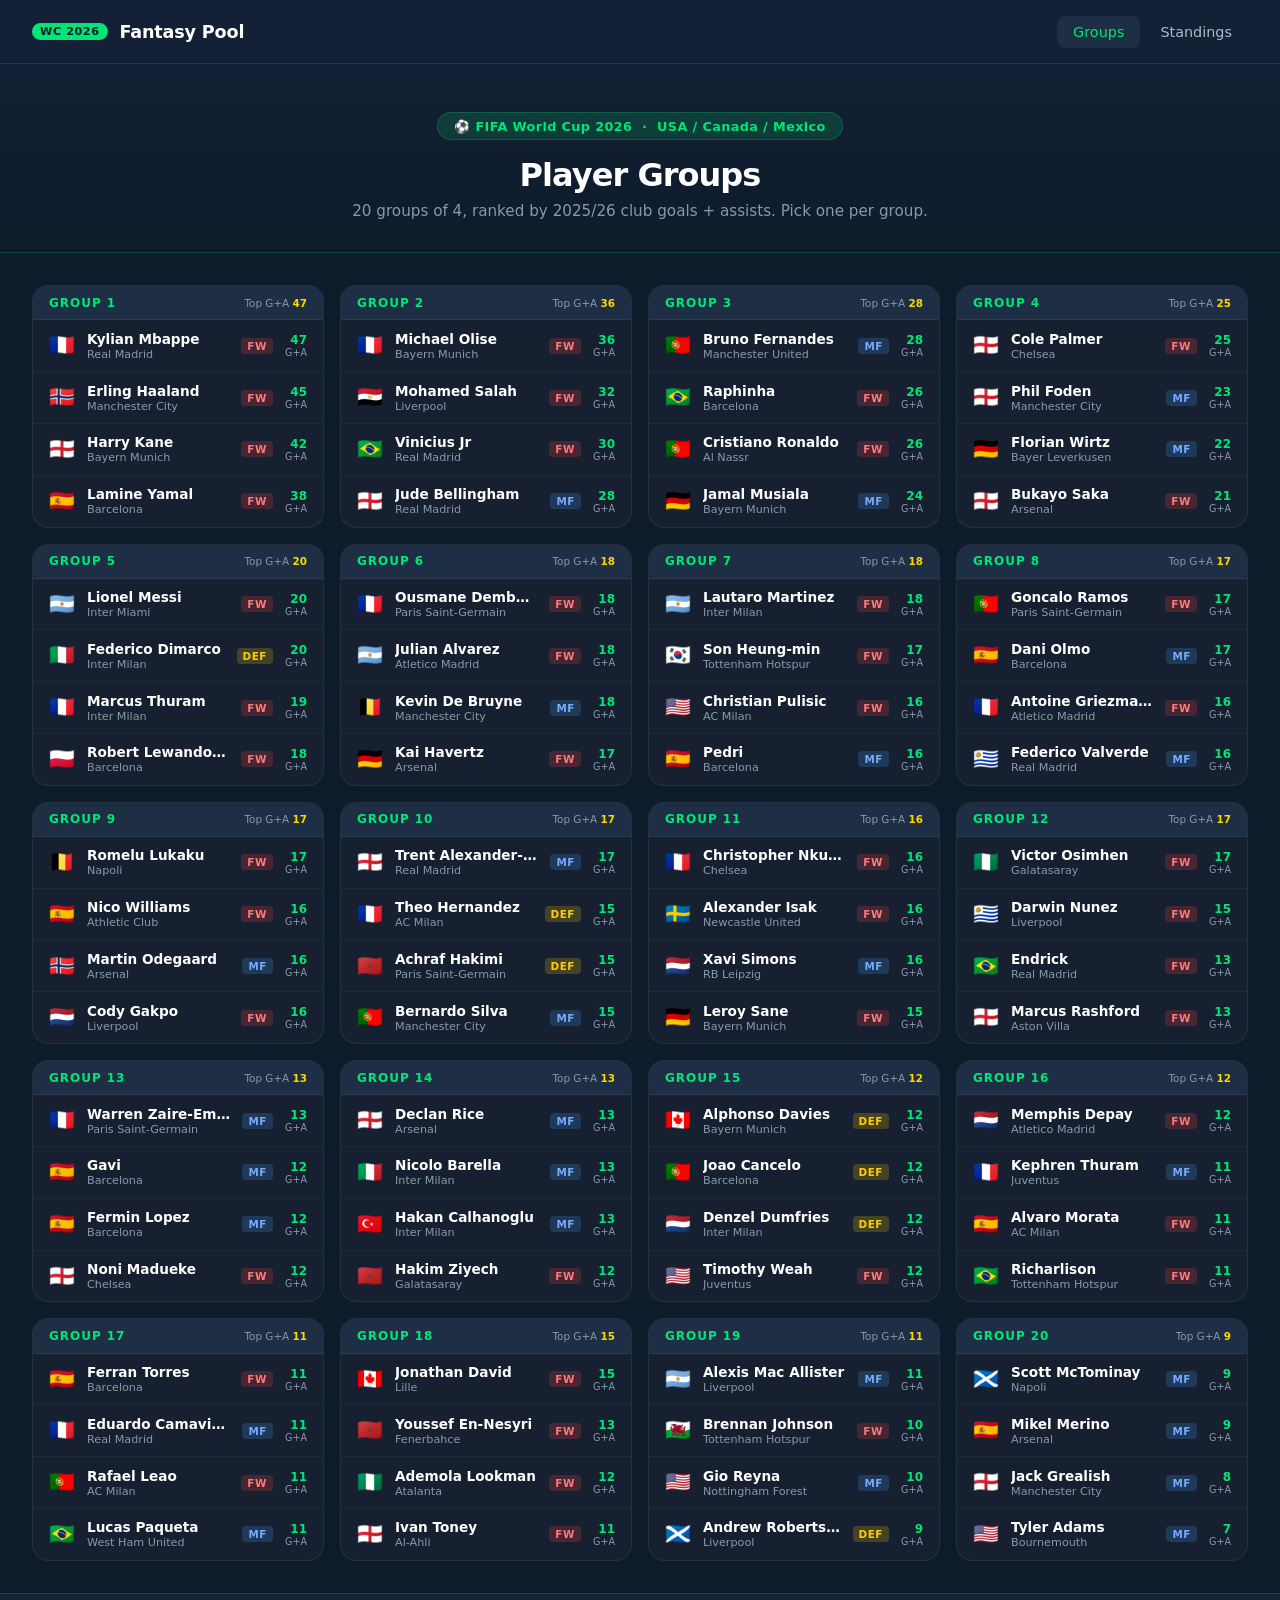
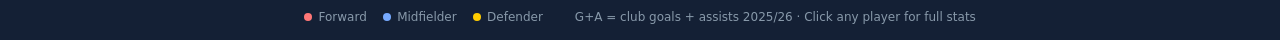
==== index.html @ 58014092 "Add files via upload" ====
<!DOCTYPE html>
<html lang="en">
<head>
  <meta charset="UTF-8">
  <meta name="viewport" content="width=device-width, initial-scale=1.0">
  <title>WC 2026 Pool — Player Groups</title>
  <link rel="stylesheet" href="style.css">
</head>
<body>

<nav>
  <a class="nav-brand" href="index.html">
    <span class="badge">WC 2026</span>
    <h1>Fantasy Pool</h1>
  </a>
  <div class="nav-links">
    <a href="index.html" class="active">Groups</a>
    <a href="standings.html">Standings</a>
  </div>
</nav>

<div class="page-header">
  <div class="tournament-banner">⚽ FIFA World Cup 2026 &nbsp;·&nbsp; USA / Canada / Mexico</div>
  <h2>Player Groups</h2>
  <p>20 groups of 4, ranked by 2025/26 club goals + assists. Pick one per group.</p>
</div>

<main class="groups-container">
  <div id="groups-grid" class="groups-grid">
    <div class="state-msg" id="loading-msg">
      <div class="icon">⏳</div>
      <h3>Loading players…</h3>
      <p>Fetching data from Google Sheets or local file.</p>
    </div>
  </div>
</main>

<footer class="legend">
  <div class="legend-item"><span class="legend-dot" style="background:#ff7777"></span> Forward</div>
  <div class="legend-item"><span class="legend-dot" style="background:#77aaff"></span> Midfielder</div>
  <div class="legend-item"><span class="legend-dot" style="background:#ffcc00"></span> Defender</div>
  <div class="legend-item" style="margin-left:1rem; color:#8899aa">G+A = club goals + assists 2025/26 · Click any player for full stats</div>
</footer>

<!-- Player Card Modal -->
<div class="modal-overlay" id="modal-overlay">
  <div class="modal" id="modal">
    <div class="modal-hero">
      <div class="modal-flag" id="modal-flag">🏳</div>
      <div class="modal-hero-info">
        <h3 id="modal-name">Player Name</h3>
        <div class="meta">
          <span id="modal-nationality">Nation</span>
          <span>·</span>
          <span id="modal-club">Club</span>
          <span class="pos-badge" id="modal-pos-badge">FW</span>
        </div>
      </div>
    </div>

    <div class="modal-body">
      <div class="stat-section">
        <div class="stat-section-label">Club Season 2025/26</div>
        <div class="stat-row">
          <div class="stat-box goals">
            <div class="val" id="modal-club-goals">0</div>
            <div class="lbl">Goals</div>
          </div>
          <div class="stat-box assists">
            <div class="val" id="modal-club-assists">0</div>
            <div class="lbl">Assists</div>
          </div>
          <div class="stat-box highlight">
            <div class="val" id="modal-club-ga">0</div>
            <div class="lbl">G + A</div>
          </div>
        </div>
      </div>

      <div class="stat-section">
        <div class="stat-section-label">World Cup 2026 — Tournament</div>
        <div class="stat-row">
          <div class="stat-box goals">
            <div class="val" id="modal-wc-goals">0</div>
            <div class="lbl">Goals</div>
          </div>
          <div class="stat-box assists">
            <div class="val" id="modal-wc-assists">0</div>
            <div class="lbl">Assists</div>
          </div>
          <div class="stat-box points">
            <div class="val" id="modal-wc-pts">0</div>
            <div class="lbl">Pool Pts</div>
          </div>
        </div>
      </div>

      <div style="font-size:0.7rem; color:var(--grey); text-align:center; margin-top:0.5rem;">
        Scoring: Goals = 2 pts &nbsp;·&nbsp; Assists = 1 pt
      </div>
    </div>

    <div class="modal-footer">
      <span class="modal-group-tag" id="modal-group-tag">Group 1</span>
      <button class="modal-close" id="modal-close">Close</button>
    </div>
  </div>
</div>

<script src="app.js"></script>
<script>
  initGroupsPage();
</script>
</body>
</html>
---- style.css ----
:root {
  --navy: #0d1b2a;
  --navy-mid: #142035;
  --navy-light: #1e2f45;
  --navy-card: #172030;
  --green: #00e676;
  --green-dark: #00b35a;
  --green-glow: rgba(0, 230, 118, 0.15);
  --white: #ffffff;
  --grey: #8899aa;
  --grey-light: #aabbc8;
  --gold: #ffd700;
  --red: #ff4444;
  --blue: #4499ff;
  --yellow: #ffcc00;
  --border: rgba(0, 230, 118, 0.2);
  --card-shadow: 0 4px 24px rgba(0,0,0,0.4);
}

* { box-sizing: border-box; margin: 0; padding: 0; }

body {
  background: var(--navy);
  color: var(--white);
  font-family: 'Inter', 'Segoe UI', system-ui, sans-serif;
  min-height: 100vh;
}

/* ─── NAV ─────────────────────────────────────────── */
nav {
  background: var(--navy-mid);
  border-bottom: 1px solid var(--border);
  padding: 0 2rem;
  display: flex;
  align-items: center;
  justify-content: space-between;
  height: 64px;
  position: sticky;
  top: 0;
  z-index: 100;
  backdrop-filter: blur(8px);
}

.nav-brand {
  display: flex;
  align-items: center;
  gap: 0.75rem;
  text-decoration: none;
}

.nav-brand .badge {
  background: var(--green);
  color: var(--navy);
  font-weight: 800;
  font-size: 0.7rem;
  padding: 2px 8px;
  border-radius: 99px;
  letter-spacing: 0.05em;
  text-transform: uppercase;
}

.nav-brand h1 {
  font-size: 1.1rem;
  font-weight: 700;
  color: var(--white);
  letter-spacing: -0.01em;
}

.nav-links {
  display: flex;
  gap: 0.25rem;
}

.nav-links a {
  color: var(--grey-light);
  text-decoration: none;
  padding: 0.5rem 1rem;
  border-radius: 8px;
  font-size: 0.9rem;
  font-weight: 500;
  transition: all 0.15s;
}

.nav-links a:hover,
.nav-links a.active {
  color: var(--white);
  background: var(--navy-light);
}

.nav-links a.active {
  color: var(--green);
}

/* ─── PAGE HEADER ─────────────────────────────────── */
.page-header {
  padding: 3rem 2rem 2rem;
  text-align: center;
  border-bottom: 1px solid var(--border);
  background: linear-gradient(180deg, var(--navy-mid) 0%, var(--navy) 100%);
}

.page-header h2 {
  font-size: 2rem;
  font-weight: 800;
  letter-spacing: -0.03em;
  color: var(--white);
}

.page-header p {
  color: var(--grey);
  margin-top: 0.5rem;
  font-size: 0.95rem;
}

.tournament-banner {
  display: inline-flex;
  align-items: center;
  gap: 0.5rem;
  background: var(--green-glow);
  border: 1px solid var(--border);
  border-radius: 99px;
  padding: 0.35rem 1rem;
  font-size: 0.8rem;
  font-weight: 600;
  color: var(--green);
  margin-bottom: 1rem;
  letter-spacing: 0.03em;
}

/* ─── GROUPS GRID ─────────────────────────────────── */
.groups-container {
  padding: 2rem;
  max-width: 1400px;
  margin: 0 auto;
}

.groups-grid {
  display: grid;
  grid-template-columns: repeat(4, 1fr);
  gap: 1rem;
}

@media (max-width: 1100px) { .groups-grid { grid-template-columns: repeat(3, 1fr); } }
@media (max-width: 800px)  { .groups-grid { grid-template-columns: repeat(2, 1fr); } }
@media (max-width: 500px)  { .groups-grid { grid-template-columns: 1fr; } }

/* ─── GROUP CARD ──────────────────────────────────── */
.group-card {
  background: var(--navy-card);
  border: 1px solid rgba(255,255,255,0.07);
  border-radius: 16px;
  overflow: hidden;
  transition: border-color 0.2s, transform 0.2s;
}

.group-card:hover {
  border-color: var(--border);
  transform: translateY(-2px);
}

.group-header {
  background: var(--navy-light);
  padding: 0.6rem 1rem;
  display: flex;
  align-items: center;
  justify-content: space-between;
  border-bottom: 1px solid rgba(255,255,255,0.06);
}

.group-number {
  font-size: 0.75rem;
  font-weight: 700;
  color: var(--green);
  text-transform: uppercase;
  letter-spacing: 0.08em;
}

.group-rank-label {
  font-size: 0.65rem;
  color: var(--grey);
  font-weight: 500;
}

.group-rank-label span {
  color: var(--gold);
  font-weight: 700;
}

/* ─── PLAYER ROW (in group card) ──────────────────── */
.player-row {
  display: flex;
  align-items: center;
  padding: 0.65rem 1rem;
  gap: 0.75rem;
  cursor: pointer;
  border-bottom: 1px solid rgba(255,255,255,0.04);
  transition: background 0.15s;
}

.player-row:last-child { border-bottom: none; }

.player-row:hover {
  background: rgba(0, 230, 118, 0.05);
}

.player-flag {
  font-size: 1.3rem;
  flex-shrink: 0;
  line-height: 1;
}

.player-info {
  flex: 1;
  min-width: 0;
}

.player-name {
  font-size: 0.85rem;
  font-weight: 600;
  color: var(--white);
  white-space: nowrap;
  overflow: hidden;
  text-overflow: ellipsis;
}

.player-club {
  font-size: 0.7rem;
  color: var(--grey);
  margin-top: 1px;
  white-space: nowrap;
  overflow: hidden;
  text-overflow: ellipsis;
}

.player-pos-badge {
  font-size: 0.65rem;
  font-weight: 700;
  padding: 2px 6px;
  border-radius: 4px;
  flex-shrink: 0;
  letter-spacing: 0.05em;
}
.pos-FW { background: rgba(255,68,68,0.2); color: #ff7777; }
.pos-MF { background: rgba(68,153,255,0.2); color: #77aaff; }
.pos-DEF { background: rgba(255,204,0,0.2); color: #ffcc00; }

.player-ga {
  font-size: 0.75rem;
  font-weight: 700;
  color: var(--green);
  flex-shrink: 0;
  text-align: right;
}

.player-ga small {
  display: block;
  font-size: 0.6rem;
  color: var(--grey);
  font-weight: 400;
}

/* ─── MODAL ───────────────────────────────────────── */
.modal-overlay {
  position: fixed;
  inset: 0;
  background: rgba(0,0,0,0.75);
  z-index: 999;
  display: flex;
  align-items: center;
  justify-content: center;
  padding: 1rem;
  opacity: 0;
  pointer-events: none;
  transition: opacity 0.2s;
}

.modal-overlay.open {
  opacity: 1;
  pointer-events: all;
}

.modal {
  background: var(--navy-mid);
  border: 1px solid var(--border);
  border-radius: 20px;
  width: 100%;
  max-width: 440px;
  overflow: hidden;
  box-shadow: 0 24px 80px rgba(0,0,0,0.6);
  transform: translateY(12px) scale(0.98);
  transition: transform 0.2s;
}

.modal-overlay.open .modal {
  transform: translateY(0) scale(1);
}

.modal-hero {
  background: linear-gradient(135deg, var(--navy-light) 0%, var(--navy-mid) 100%);
  padding: 2rem;
  border-bottom: 1px solid var(--border);
  display: flex;
  align-items: center;
  gap: 1.25rem;
}

.modal-flag {
  font-size: 3.5rem;
  line-height: 1;
}

.modal-hero-info h3 {
  font-size: 1.4rem;
  font-weight: 800;
  letter-spacing: -0.02em;
}

.modal-hero-info .meta {
  display: flex;
  align-items: center;
  gap: 0.5rem;
  margin-top: 0.4rem;
  flex-wrap: wrap;
}

.modal-hero-info .meta span {
  font-size: 0.75rem;
  color: var(--grey);
}

.modal-hero-info .meta .pos-badge {
  font-size: 0.7rem;
  font-weight: 700;
  padding: 2px 8px;
  border-radius: 4px;
}

.modal-body { padding: 1.5rem; }

.stat-section {
  margin-bottom: 1.25rem;
}

.stat-section-label {
  font-size: 0.65rem;
  font-weight: 700;
  color: var(--grey);
  text-transform: uppercase;
  letter-spacing: 0.1em;
  margin-bottom: 0.75rem;
  display: flex;
  align-items: center;
  gap: 0.5rem;
}

.stat-section-label::after {
  content: '';
  flex: 1;
  height: 1px;
  background: rgba(255,255,255,0.07);
}

.stat-row {
  display: grid;
  grid-template-columns: 1fr 1fr 1fr;
  gap: 0.75rem;
}

.stat-box {
  background: var(--navy);
  border: 1px solid rgba(255,255,255,0.06);
  border-radius: 12px;
  padding: 0.75rem;
  text-align: center;
}

.stat-box .val {
  font-size: 1.8rem;
  font-weight: 800;
  color: var(--white);
  line-height: 1;
}

.stat-box.highlight .val { color: var(--green); }
.stat-box.goals .val    { color: #ff7777; }
.stat-box.assists .val  { color: #77aaff; }
.stat-box.points .val   { color: var(--gold); }

.stat-box .lbl {
  font-size: 0.65rem;
  color: var(--grey);
  font-weight: 500;
  margin-top: 0.25rem;
  text-transform: uppercase;
  letter-spacing: 0.05em;
}

.modal-footer {
  padding: 1rem 1.5rem;
  border-top: 1px solid rgba(255,255,255,0.06);
  display: flex;
  justify-content: space-between;
  align-items: center;
}

.modal-group-tag {
  font-size: 0.75rem;
  color: var(--green);
  font-weight: 600;
}

.modal-close {
  background: rgba(255,255,255,0.06);
  border: none;
  color: var(--grey);
  padding: 0.4rem 1rem;
  border-radius: 8px;
  cursor: pointer;
  font-size: 0.85rem;
  font-weight: 500;
  transition: all 0.15s;
}

.modal-close:hover {
  background: rgba(255,255,255,0.12);
  color: var(--white);
}

/* ─── STANDINGS PAGE ──────────────────────────────── */
.standings-container {
  padding: 2rem;
  max-width: 1100px;
  margin: 0 auto;
}

.standings-meta {
  display: flex;
  align-items: center;
  justify-content: space-between;
  margin-bottom: 1.5rem;
  flex-wrap: wrap;
  gap: 1rem;
}

.standings-meta .last-updated {
  font-size: 0.8rem;
  color: var(--grey);
}

.standings-table {
  width: 100%;
  border-collapse: collapse;
  border-radius: 12px;
  overflow: hidden;
  background: var(--navy-card);
  border: 1px solid rgba(255,255,255,0.07);
}

.standings-table thead tr {
  background: var(--navy-light);
}

.standings-table th {
  padding: 0.75rem 1rem;
  text-align: left;
  font-size: 0.7rem;
  font-weight: 700;
  color: var(--grey);
  text-transform: uppercase;
  letter-spacing: 0.08em;
  border-bottom: 1px solid rgba(255,255,255,0.07);
}

.standings-table td {
  padding: 0 1rem;
  border-bottom: 1px solid rgba(255,255,255,0.04);
  font-size: 0.9rem;
  vertical-align: middle;
}

.standings-table tr:last-child td { border-bottom: none; }

.standings-table tbody tr {
  height: 56px;
  transition: background 0.15s;
  cursor: pointer;
}

.standings-table tbody tr:hover { background: rgba(0,230,118,0.04); }

.standings-table tbody tr.expanded { background: rgba(0,230,118,0.04); }

.rank-cell {
  font-weight: 800;
  font-size: 1.1rem;
  width: 48px;
  text-align: center;
}

.rank-1 { color: var(--gold); }
.rank-2 { color: #c0c0c0; }
.rank-3 { color: #cd7f32; }

.participant-name {
  font-weight: 700;
  font-size: 0.95rem;
}

.points-cell {
  font-weight: 800;
  font-size: 1.1rem;
  color: var(--green);
  text-align: right;
}

.pts-breakdown {
  font-size: 0.72rem;
  color: var(--grey);
  text-align: right;
}

/* Expandable picks row */
.picks-row {
  display: none;
}

.picks-row td {
  padding: 0 1rem 1rem;
}

.picks-row.visible {
  display: table-row;
}

.picks-grid {
  display: grid;
  grid-template-columns: repeat(auto-fill, minmax(180px, 1fr));
  gap: 0.5rem;
  padding-top: 0.5rem;
}

.pick-chip {
  display: flex;
  align-items: center;
  gap: 0.5rem;
  background: var(--navy);
  border: 1px solid rgba(255,255,255,0.06);
  border-radius: 8px;
  padding: 0.5rem 0.75rem;
}

.pick-chip .grp {
  font-size: 0.6rem;
  font-weight: 700;
  color: var(--green);
  min-width: 28px;
  text-transform: uppercase;
}

.pick-chip .pflag { font-size: 1rem; }

.pick-chip .pname {
  font-size: 0.75rem;
  font-weight: 600;
  flex: 1;
  white-space: nowrap;
  overflow: hidden;
  text-overflow: ellipsis;
}

.pick-chip .ppts {
  font-size: 0.75rem;
  font-weight: 700;
  color: var(--gold);
  min-width: 24px;
  text-align: right;
}

/* ─── LOADING / EMPTY STATES ──────────────────────── */
.state-msg {
  text-align: center;
  padding: 4rem 2rem;
  color: var(--grey);
}

.state-msg .icon { font-size: 3rem; margin-bottom: 1rem; }
.state-msg h3 { font-size: 1.2rem; color: var(--grey-light); margin-bottom: 0.5rem; }
.state-msg p  { font-size: 0.9rem; line-height: 1.6; }
.state-msg code {
  background: var(--navy-light);
  padding: 0.2em 0.5em;
  border-radius: 4px;
  font-size: 0.85em;
  color: var(--green);
}

/* ─── LEGEND ──────────────────────────────────────── */
.legend {
  display: flex;
  gap: 1rem;
  flex-wrap: wrap;
  justify-content: center;
  padding: 1rem 2rem;
  border-top: 1px solid var(--border);
  background: var(--navy-mid);
}

.legend-item {
  display: flex;
  align-items: center;
  gap: 0.4rem;
  font-size: 0.75rem;
  color: var(--grey);
}

.legend-dot {
  width: 8px;
  height: 8px;
  border-radius: 50%;
}

/* ─── SCROLLBAR ───────────────────────────────────── */
::-webkit-scrollbar { width: 6px; }
::-webkit-scrollbar-track { background: var(--navy); }
::-webkit-scrollbar-thumb { background: var(--navy-light); border-radius: 99px; }
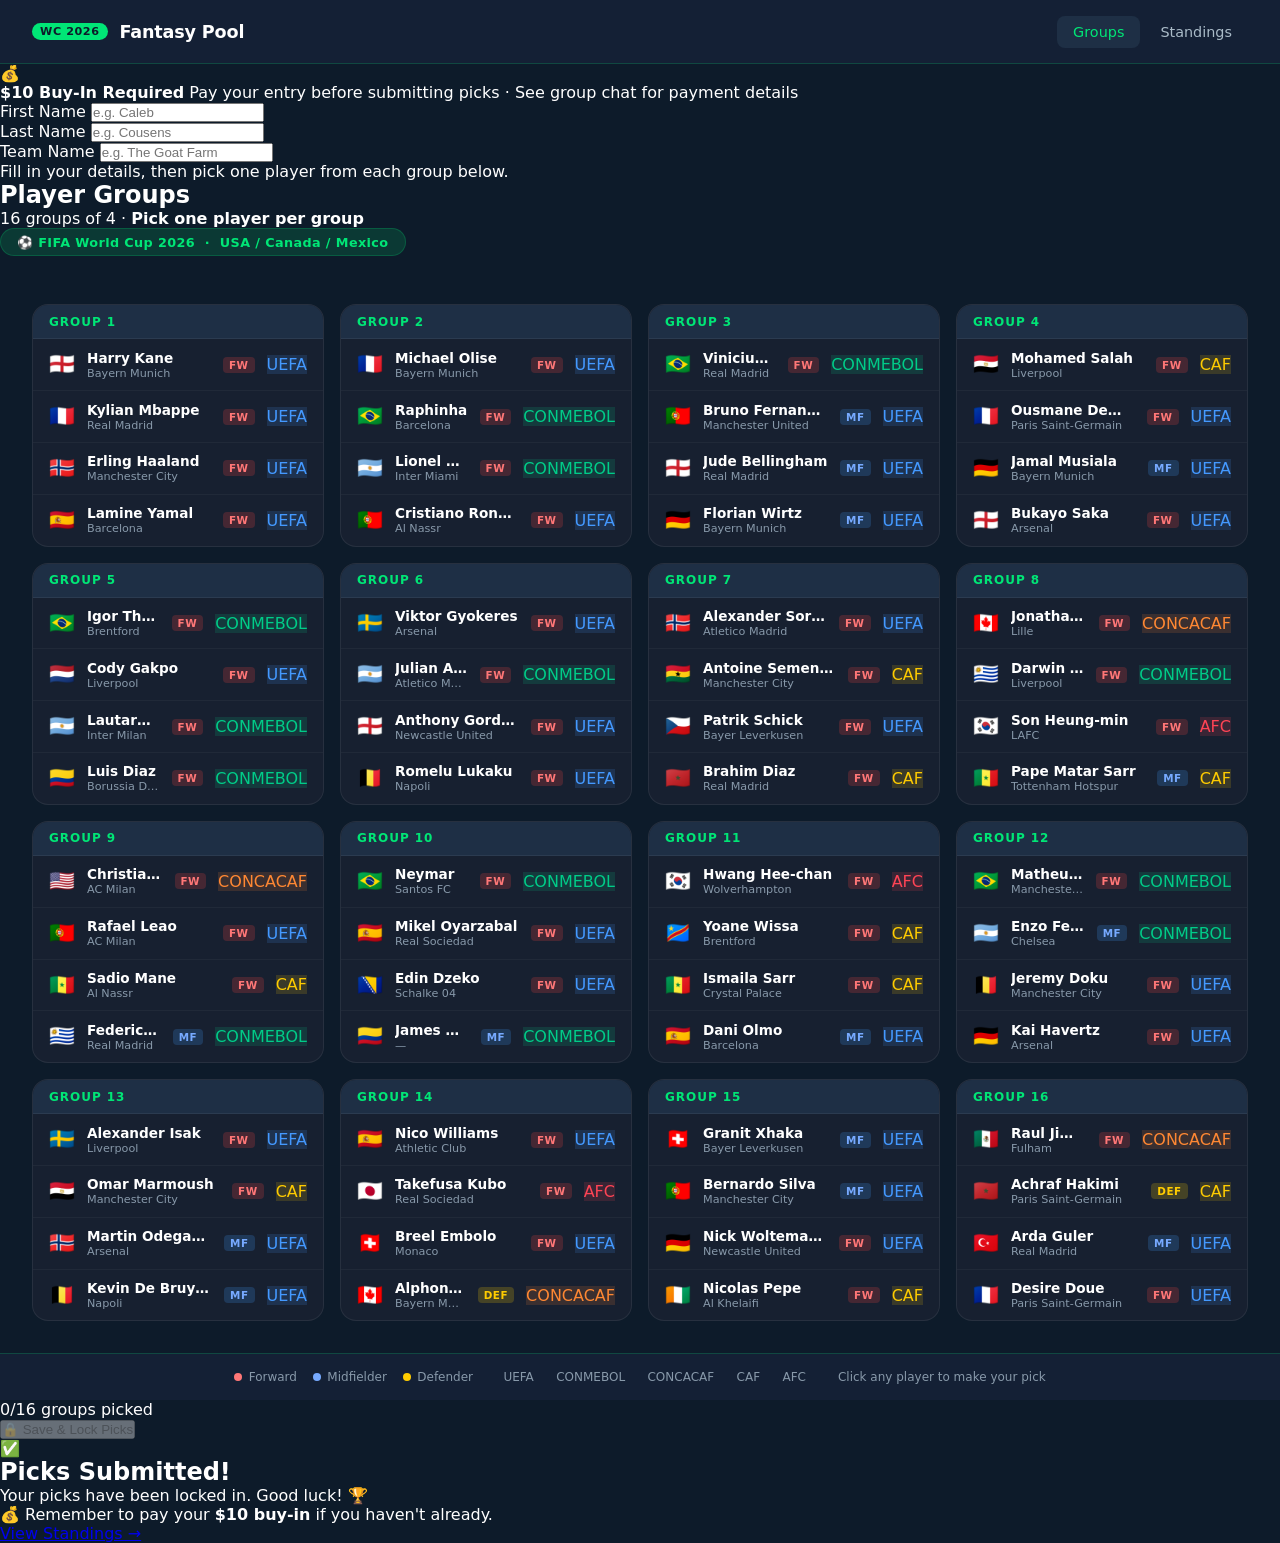
==== commit 5fad56bd: "Add entry form and submission features" ====
--- a/index.html
+++ b/index.html
@@ -19,18 +19,54 @@
   </div>
 </nav>
 
-<div class="page-header">
+<!-- ─── ENTRY FORM ──────────────────────────────────────── -->
+<div class="entry-section">
+  <div class="entry-inner">
+
+    <div class="buy-in-banner">
+      <span class="buy-in-icon">💰</span>
+      <div>
+        <strong>$10 Buy-In Required</strong>
+        <span class="buy-in-sub">Pay your entry before submitting picks · See group chat for payment details</span>
+      </div>
+    </div>
+
+    <div class="entry-form" id="entry-form">
+      <div class="form-row">
+        <div class="field-group">
+          <label for="first-name">First Name</label>
+          <input type="text" id="first-name" placeholder="e.g. Caleb" autocomplete="given-name">
+        </div>
+        <div class="field-group">
+          <label for="last-name">Last Name</label>
+          <input type="text" id="last-name" placeholder="e.g. Cousens" autocomplete="family-name">
+        </div>
+        <div class="field-group">
+          <label for="team-name">Team Name</label>
+          <input type="text" id="team-name" placeholder="e.g. The Goat Farm">
+        </div>
+      </div>
+      <p class="form-hint">Fill in your details, then pick one player from each group below.</p>
+    </div>
+
+  </div>
+</div>
+
+<!-- ─── GROUPS HEADER ──────────────────────────────────── -->
+<div class="page-subheader">
+  <div>
+    <h2>Player Groups</h2>
+    <p>16 groups of 4 · <strong>Pick one player per group</strong></p>
+  </div>
   <div class="tournament-banner">⚽ FIFA World Cup 2026 &nbsp;·&nbsp; USA / Canada / Mexico</div>
-  <h2>Player Groups</h2>
-  <p>20 groups of 4, ranked by 2025/26 club goals + assists. Pick one per group.</p>
-</div>
-
+</div>
+
+<!-- ─── GROUPS GRID ────────────────────────────────────── -->
 <main class="groups-container">
   <div id="groups-grid" class="groups-grid">
     <div class="state-msg" id="loading-msg">
       <div class="icon">⏳</div>
       <h3>Loading players…</h3>
-      <p>Fetching data from Google Sheets or local file.</p>
     </div>
   </div>
 </main>
@@ -39,10 +75,31 @@
   <div class="legend-item"><span class="legend-dot" style="background:#ff7777"></span> Forward</div>
   <div class="legend-item"><span class="legend-dot" style="background:#77aaff"></span> Midfielder</div>
   <div class="legend-item"><span class="legend-dot" style="background:#ffcc00"></span> Defender</div>
-  <div class="legend-item" style="margin-left:1rem; color:#8899aa">G+A = club goals + assists 2025/26 · Click any player for full stats</div>
+  <div class="legend-item" style="margin-left:0.5rem"><span class="conf-dot" style="background:#4499ff"></span> UEFA</div>
+  <div class="legend-item"><span class="conf-dot" style="background:#00cc88"></span> CONMEBOL</div>
+  <div class="legend-item"><span class="conf-dot" style="background:#ff8833"></span> CONCACAF</div>
+  <div class="legend-item"><span class="conf-dot" style="background:#ffcc00"></span> CAF</div>
+  <div class="legend-item"><span class="conf-dot" style="background:#ff4455"></span> AFC</div>
+  <div class="legend-item" style="margin-left:1rem; color:#8899aa">Click any player to make your pick</div>
 </footer>
 
-<!-- Player Card Modal -->
+<!-- ─── STICKY SUBMIT BAR ──────────────────────────────── -->
+<div class="submit-bar" id="submit-bar">
+  <div class="pick-progress">
+    <div class="pick-count-label">
+      <span id="pick-count">0</span><span class="pick-total">/16</span>
+      <span class="pick-label">groups picked</span>
+    </div>
+    <div class="progress-track">
+      <div class="progress-fill" id="progress-fill" style="width:0%"></div>
+    </div>
+  </div>
+  <button class="save-btn" id="save-btn" disabled>
+    🔒 Save & Lock Picks
+  </button>
+</div>
+
+<!-- ─── PLAYER CARD MODAL ──────────────────────────────── -->
 <div class="modal-overlay" id="modal-overlay">
   <div class="modal" id="modal">
     <div class="modal-hero">
@@ -59,22 +116,9 @@
     </div>
 
     <div class="modal-body">
-      <div class="stat-section">
-        <div class="stat-section-label">Club Season 2025/26</div>
-        <div class="stat-row">
-          <div class="stat-box goals">
-            <div class="val" id="modal-club-goals">0</div>
-            <div class="lbl">Goals</div>
-          </div>
-          <div class="stat-box assists">
-            <div class="val" id="modal-club-assists">0</div>
-            <div class="lbl">Assists</div>
-          </div>
-          <div class="stat-box highlight">
-            <div class="val" id="modal-club-ga">0</div>
-            <div class="lbl">G + A</div>
-          </div>
-        </div>
+      <div class="modal-conf-row">
+        <span class="modal-conf-badge" id="modal-conf-badge">UEFA</span>
+        <span class="modal-conf-label" id="modal-conf-label">Confederation</span>
       </div>
 
       <div class="stat-section">
@@ -95,15 +139,67 @@
         </div>
       </div>
 
-      <div style="font-size:0.7rem; color:var(--grey); text-align:center; margin-top:0.5rem;">
+      <div style="font-size:0.7rem; color:var(--grey); text-align:center; margin-top:0.75rem;">
         Scoring: Goals = 2 pts &nbsp;·&nbsp; Assists = 1 pt
       </div>
     </div>
 
     <div class="modal-footer">
       <span class="modal-group-tag" id="modal-group-tag">Group 1</span>
-      <button class="modal-close" id="modal-close">Close</button>
-    </div>
+      <div style="display:flex; gap:0.5rem; align-items:center;">
+        <button class="modal-close" id="modal-close">Close</button>
+        <button class="pick-btn" id="modal-pick-btn">✓ Pick this player</button>
+      </div>
+    </div>
+  </div>
+</div>
+
+<!-- ─── CONFIRMATION DIALOG ────────────────────────────── -->
+<div class="modal-overlay" id="confirm-overlay">
+  <div class="modal confirm-modal" id="confirm-modal">
+    <div class="confirm-header">
+      <div class="confirm-icon">🔒</div>
+      <h3>Lock In Your Picks?</h3>
+      <p id="confirm-entry-name" class="confirm-name"></p>
+    </div>
+    <div class="confirm-body">
+      <div class="confirm-warning">
+        ⚠️ Once submitted, your picks <strong>cannot be changed</strong>. Make sure you're happy with all 16 selections before confirming.
+      </div>
+      <div id="confirm-picks-summary" class="confirm-picks-summary"></div>
+    </div>
+    <div class="confirm-footer">
+      <button class="modal-close" id="confirm-cancel">Go Back</button>
+      <button class="save-btn confirm-save-btn" id="confirm-submit">
+        ✓ Yes, Lock In My Picks
+      </button>
+    </div>
+  </div>
+</div>
+
+<!-- ─── SUCCESS OVERLAY ────────────────────────────────── -->
+<div class="success-overlay" id="success-overlay">
+  <div class="success-card">
+    <div class="success-icon">✅</div>
+    <h2>Picks Submitted!</h2>
+    <p id="success-team-name" class="success-team"></p>
+    <p class="success-msg">Your picks have been locked in. Good luck! 🏆</p>
+    <div class="success-reminder">
+      💰 Remember to pay your <strong>$10 buy-in</strong> if you haven't already.
+    </div>
+    <a href="standings.html" class="success-link">View Standings →</a>
+  </div>
+</div>
+
+<!-- ─── ALREADY SUBMITTED OVERLAY ─────────────────────── -->
+<div class="success-overlay" id="already-submitted-overlay" style="display:none">
+  <div class="success-card">
+    <div class="success-icon">🔒</div>
+    <h2>Already Submitted</h2>
+    <p id="already-team-name" class="success-team"></p>
+    <p class="success-msg">Your picks are locked in. No changes allowed.</p>
+    <div id="already-picks-summary" class="confirm-picks-summary" style="text-align:left; max-height:300px; overflow-y:auto;"></div>
+    <a href="standings.html" class="success-link" style="margin-top:1.5rem">View Standings →</a>
   </div>
 </div>
 
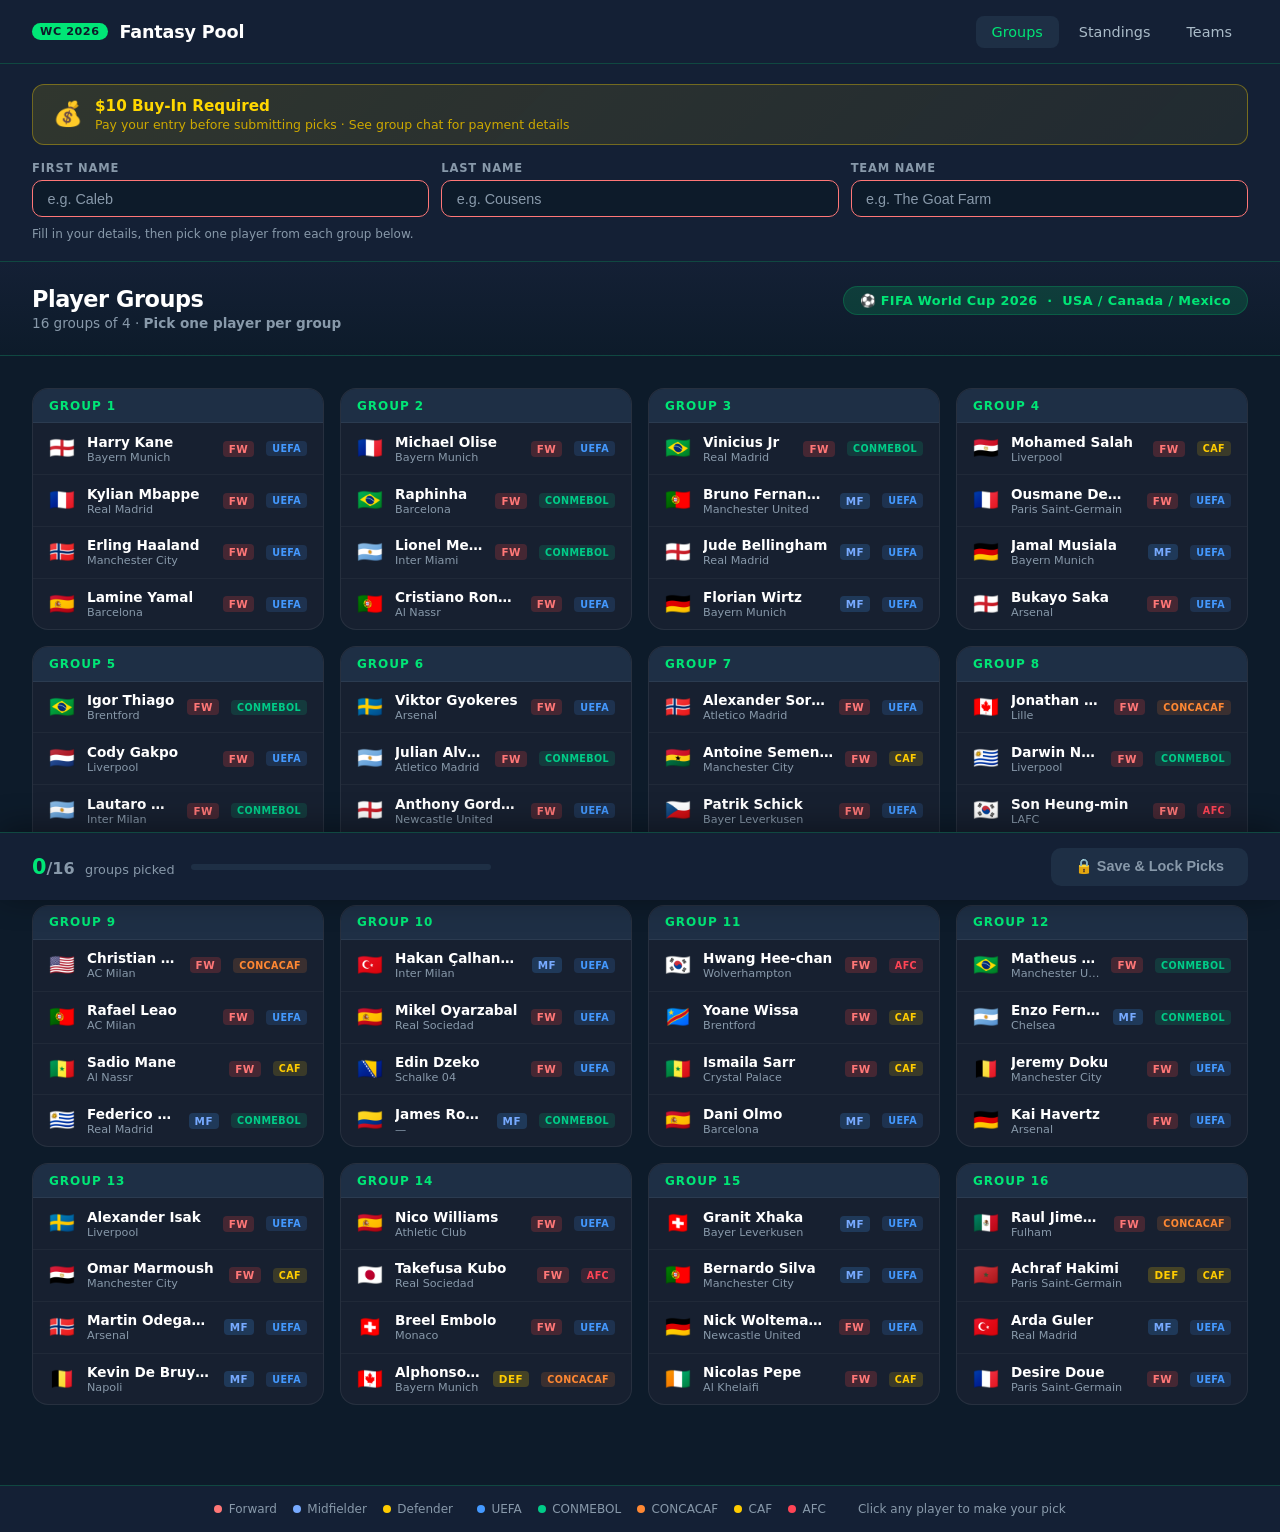
==== commit 4e9344b7: "Add link to Teams page in navigation" ====
--- a/index.html
+++ b/index.html
@@ -16,6 +16,7 @@
   <div class="nav-links">
     <a href="index.html" class="active">Groups</a>
     <a href="standings.html">Standings</a>
+    <a href="teams.html">Teams</a>
   </div>
 </nav>
 
--- a/style.css
+++ b/style.css
@@ -623,3 +623,522 @@
 ::-webkit-scrollbar { width: 6px; }
 ::-webkit-scrollbar-track { background: var(--navy); }
 ::-webkit-scrollbar-thumb { background: var(--navy-light); border-radius: 99px; }
+
+/* ─── PAGE SUB-HEADER (groups page) ──────────────── */
+.page-subheader {
+  padding: 1.5rem 2rem;
+  display: flex;
+  align-items: center;
+  justify-content: space-between;
+  flex-wrap: wrap;
+  gap: 1rem;
+  border-bottom: 1px solid var(--border);
+  background: linear-gradient(180deg, var(--navy-mid) 0%, var(--navy) 100%);
+}
+
+.page-subheader h2 {
+  font-size: 1.4rem;
+  font-weight: 800;
+  letter-spacing: -0.02em;
+}
+
+.page-subheader p {
+  font-size: 0.85rem;
+  color: var(--grey);
+  margin-top: 0.2rem;
+}
+
+/* ─── ENTRY SECTION ───────────────────────────────── */
+.entry-section {
+  background: var(--navy-mid);
+  border-bottom: 1px solid var(--border);
+  padding: 1.25rem 2rem;
+}
+
+.entry-inner {
+  max-width: 1400px;
+  margin: 0 auto;
+  display: flex;
+  flex-direction: column;
+  gap: 1rem;
+}
+
+.buy-in-banner {
+  display: flex;
+  align-items: center;
+  gap: 0.75rem;
+  background: linear-gradient(135deg, rgba(255,215,0,0.12), rgba(255,215,0,0.06));
+  border: 1px solid rgba(255,215,0,0.35);
+  border-radius: 12px;
+  padding: 0.75rem 1.25rem;
+}
+
+.buy-in-icon { font-size: 1.5rem; flex-shrink: 0; }
+
+.buy-in-banner strong {
+  display: block;
+  font-size: 0.95rem;
+  font-weight: 800;
+  color: var(--gold);
+}
+
+.buy-in-sub {
+  font-size: 0.78rem;
+  color: #cca800;
+  display: block;
+  margin-top: 0.1rem;
+}
+
+.entry-form { width: 100%; }
+
+.form-row {
+  display: grid;
+  grid-template-columns: 1fr 1fr 1fr;
+  gap: 0.75rem;
+}
+
+@media (max-width: 700px) { .form-row { grid-template-columns: 1fr; } }
+
+.field-group {
+  display: flex;
+  flex-direction: column;
+  gap: 0.35rem;
+}
+
+.field-group label {
+  font-size: 0.72rem;
+  font-weight: 700;
+  color: var(--grey);
+  text-transform: uppercase;
+  letter-spacing: 0.07em;
+}
+
+.field-group input {
+  background: var(--navy);
+  border: 1px solid rgba(255,255,255,0.1);
+  border-radius: 10px;
+  color: var(--white);
+  font-size: 0.9rem;
+  padding: 0.6rem 0.9rem;
+  transition: border-color 0.15s;
+  outline: none;
+  width: 100%;
+}
+
+.field-group input::placeholder { color: var(--grey); }
+
+.field-group input:focus {
+  border-color: var(--green);
+  box-shadow: 0 0 0 2px rgba(0,230,118,0.15);
+}
+
+.field-group input.input-error {
+  border-color: #ff7777;
+}
+
+.field-group input.input-ok {
+  border-color: var(--green);
+}
+
+.form-hint {
+  font-size: 0.75rem;
+  color: var(--grey);
+  margin-top: 0.6rem;
+}
+
+/* ─── PLAYER ROW SELECTION STATES ─────────────────── */
+.player-row {
+  position: relative;
+}
+
+.player-row.selected {
+  background: rgba(0, 230, 118, 0.1) !important;
+  border-left: 3px solid var(--green);
+}
+
+.player-row.selected .player-name {
+  color: var(--green);
+}
+
+.player-row.selected .player-ga {
+  color: var(--green);
+}
+
+/* Check indicator on selected player */
+.player-row.selected::after {
+  content: '✓';
+  position: absolute;
+  right: 10px;
+  top: 50%;
+  transform: translateY(-50%);
+  color: var(--green);
+  font-weight: 900;
+  font-size: 0.9rem;
+}
+
+/* Dim un-picked players when a group has a pick */
+.group-card.has-pick .player-row:not(.selected) {
+  opacity: 0.45;
+}
+
+.group-card.has-pick .player-row:not(.selected):hover {
+  opacity: 0.75;
+  background: rgba(255,255,255,0.03) !important;
+}
+
+/* Group header check when complete */
+.group-header.complete .group-number {
+  color: var(--green);
+}
+
+.group-header.complete::after {
+  content: '✓';
+  color: var(--green);
+  font-weight: 900;
+  font-size: 0.9rem;
+}
+
+/* ─── PICK BUTTON (in modal) ──────────────────────── */
+.pick-btn {
+  background: var(--green);
+  color: var(--navy);
+  border: none;
+  border-radius: 8px;
+  padding: 0.5rem 1.1rem;
+  font-size: 0.85rem;
+  font-weight: 800;
+  cursor: pointer;
+  transition: all 0.15s;
+  white-space: nowrap;
+}
+
+.pick-btn:hover {
+  background: #00ff99;
+  transform: translateY(-1px);
+}
+
+.pick-btn.picked {
+  background: rgba(0,230,118,0.15);
+  color: var(--green);
+  border: 1px solid var(--green);
+}
+
+.pick-btn.change {
+  background: rgba(255,165,0,0.15);
+  color: #ffaa44;
+  border: 1px solid rgba(255,165,0,0.4);
+}
+
+/* ─── STICKY SUBMIT BAR ───────────────────────────── */
+.submit-bar {
+  position: fixed;
+  bottom: 0;
+  left: 0;
+  right: 0;
+  z-index: 90;
+  background: var(--navy-mid);
+  border-top: 1px solid var(--border);
+  padding: 0.9rem 2rem;
+  display: flex;
+  align-items: center;
+  justify-content: space-between;
+  gap: 1.5rem;
+  backdrop-filter: blur(10px);
+  box-shadow: 0 -4px 32px rgba(0,0,0,0.4);
+}
+
+.pick-progress {
+  display: flex;
+  align-items: center;
+  gap: 1rem;
+  flex: 1;
+  min-width: 0;
+}
+
+.pick-count-label {
+  font-size: 0.95rem;
+  white-space: nowrap;
+  flex-shrink: 0;
+}
+
+#pick-count {
+  font-size: 1.3rem;
+  font-weight: 800;
+  color: var(--green);
+}
+
+.pick-total {
+  font-size: 1rem;
+  font-weight: 700;
+  color: var(--grey);
+}
+
+.pick-label {
+  font-size: 0.8rem;
+  color: var(--grey);
+  margin-left: 0.35rem;
+}
+
+.progress-track {
+  flex: 1;
+  height: 6px;
+  background: var(--navy-light);
+  border-radius: 99px;
+  overflow: hidden;
+  min-width: 80px;
+  max-width: 300px;
+}
+
+.progress-fill {
+  height: 100%;
+  background: linear-gradient(90deg, var(--green-dark), var(--green));
+  border-radius: 99px;
+  transition: width 0.3s ease;
+}
+
+/* groups-container bottom padding so bar doesn't overlap content */
+.groups-container { padding-bottom: 80px; }
+
+.save-btn {
+  background: var(--green);
+  color: var(--navy);
+  border: none;
+  border-radius: 10px;
+  padding: 0.65rem 1.5rem;
+  font-size: 0.9rem;
+  font-weight: 800;
+  cursor: pointer;
+  transition: all 0.15s;
+  white-space: nowrap;
+  flex-shrink: 0;
+}
+
+.save-btn:hover:not(:disabled) {
+  background: #00ff99;
+  transform: translateY(-1px);
+  box-shadow: 0 4px 16px rgba(0,230,118,0.3);
+}
+
+.save-btn:disabled {
+  background: var(--navy-light);
+  color: var(--grey);
+  cursor: not-allowed;
+}
+
+/* ─── CONFIRMATION MODAL ──────────────────────────── */
+.confirm-modal {
+  max-width: 500px;
+}
+
+.confirm-header {
+  padding: 2rem 2rem 1rem;
+  text-align: center;
+  border-bottom: 1px solid rgba(255,255,255,0.07);
+}
+
+.confirm-icon { font-size: 2.5rem; margin-bottom: 0.75rem; }
+
+.confirm-header h3 {
+  font-size: 1.4rem;
+  font-weight: 800;
+}
+
+.confirm-name {
+  color: var(--green);
+  font-weight: 700;
+  margin-top: 0.35rem;
+  font-size: 1rem;
+}
+
+.confirm-body { padding: 1.25rem 2rem; }
+
+.confirm-warning {
+  background: rgba(255,68,68,0.08);
+  border: 1px solid rgba(255,68,68,0.25);
+  border-radius: 10px;
+  padding: 0.85rem 1rem;
+  font-size: 0.85rem;
+  color: #ffaaaa;
+  margin-bottom: 1.25rem;
+  line-height: 1.6;
+}
+
+.confirm-picks-summary {
+  display: grid;
+  grid-template-columns: repeat(auto-fill, minmax(140px, 1fr));
+  gap: 0.4rem;
+  max-height: 200px;
+  overflow-y: auto;
+  padding-right: 4px;
+}
+
+.confirm-pick-chip {
+  display: flex;
+  align-items: center;
+  gap: 0.4rem;
+  background: var(--navy);
+  border: 1px solid rgba(255,255,255,0.06);
+  border-radius: 7px;
+  padding: 0.35rem 0.6rem;
+  font-size: 0.72rem;
+}
+
+.confirm-pick-chip .cg {
+  font-size: 0.6rem;
+  color: var(--green);
+  font-weight: 700;
+  min-width: 22px;
+}
+
+.confirm-pick-chip .cf { font-size: 0.85rem; }
+.confirm-pick-chip .cn {
+  flex: 1;
+  white-space: nowrap;
+  overflow: hidden;
+  text-overflow: ellipsis;
+  color: var(--grey-light);
+}
+
+.confirm-footer {
+  padding: 1rem 2rem 1.5rem;
+  display: flex;
+  gap: 0.75rem;
+  justify-content: flex-end;
+}
+
+.confirm-save-btn {
+  font-size: 0.9rem;
+  padding: 0.65rem 1.4rem;
+}
+
+/* ─── SUCCESS / ALREADY-SUBMITTED OVERLAY ─────────── */
+.success-overlay {
+  position: fixed;
+  inset: 0;
+  z-index: 1000;
+  background: rgba(0,0,0,0.85);
+  display: flex;
+  align-items: center;
+  justify-content: center;
+  padding: 1rem;
+}
+
+.success-card {
+  background: var(--navy-mid);
+  border: 1px solid var(--border);
+  border-radius: 20px;
+  padding: 2.5rem 2rem;
+  max-width: 480px;
+  width: 100%;
+  text-align: center;
+  box-shadow: 0 24px 80px rgba(0,0,0,0.7);
+}
+
+.success-icon { font-size: 3rem; margin-bottom: 1rem; }
+
+.success-card h2 {
+  font-size: 1.8rem;
+  font-weight: 800;
+  margin-bottom: 0.5rem;
+}
+
+.success-team {
+  font-size: 1.1rem;
+  font-weight: 700;
+  color: var(--green);
+  margin-bottom: 0.5rem;
+}
+
+.success-msg {
+  color: var(--grey);
+  font-size: 0.95rem;
+  margin-bottom: 1.5rem;
+}
+
+.success-reminder {
+  background: rgba(255,215,0,0.1);
+  border: 1px solid rgba(255,215,0,0.3);
+  border-radius: 10px;
+  padding: 0.85rem 1rem;
+  font-size: 0.85rem;
+  color: var(--gold);
+  margin-bottom: 1.5rem;
+}
+
+.success-link {
+  display: inline-block;
+  background: var(--green);
+  color: var(--navy);
+  font-weight: 800;
+  font-size: 0.9rem;
+  padding: 0.65rem 1.5rem;
+  border-radius: 10px;
+  text-decoration: none;
+  transition: all 0.15s;
+}
+
+.success-link:hover {
+  background: #00ff99;
+  transform: translateY(-1px);
+}
+
+/* ─── SUBMITTING STATE ────────────────────────────── */
+.submit-bar.submitting .save-btn {
+  opacity: 0.7;
+  pointer-events: none;
+}
+
+/* ─── HIDE SUCCESS OVERLAY BY DEFAULT ─────────────── */
+#success-overlay { display: none; }
+
+/* ─── MOBILE RESPONSIVE ───────────────────────────── */
+@media (max-width: 600px) {
+  .submit-bar { padding: 0.75rem 1rem; gap: 0.75rem; }
+  .progress-track { display: none; }
+  .pick-label { display: none; }
+  .save-btn { padding: 0.6rem 1rem; font-size: 0.82rem; }
+  .entry-section { padding: 1rem; }
+  .page-subheader { padding: 1rem; flex-direction: column; align-items: flex-start; }
+}
+
+/* --- CONFEDERATION BADGES --- */
+.player-conf-badge {
+  font-size: 0.6rem;
+  font-weight: 700;
+  padding: 2px 6px;
+  border-radius: 4px;
+  flex-shrink: 0;
+  letter-spacing: 0.04em;
+  text-transform: uppercase;
+}
+
+.modal-conf-row {
+  display: flex;
+  align-items: center;
+  gap: 0.75rem;
+  margin-bottom: 1.25rem;
+  padding: 0.6rem 0.75rem;
+  background: var(--navy);
+  border-radius: 10px;
+  border: 1px solid rgba(255,255,255,0.06);
+}
+
+.modal-conf-badge {
+  font-size: 0.75rem;
+  font-weight: 800;
+  padding: 3px 8px;
+  border-radius: 6px;
+  letter-spacing: 0.05em;
+}
+
+.modal-conf-label {
+  font-size: 0.8rem;
+  color: var(--grey);
+}
+
+.conf-dot {
+  width: 8px;
+  height: 8px;
+  border-radius: 50%;
+  display: inline-block;
+}
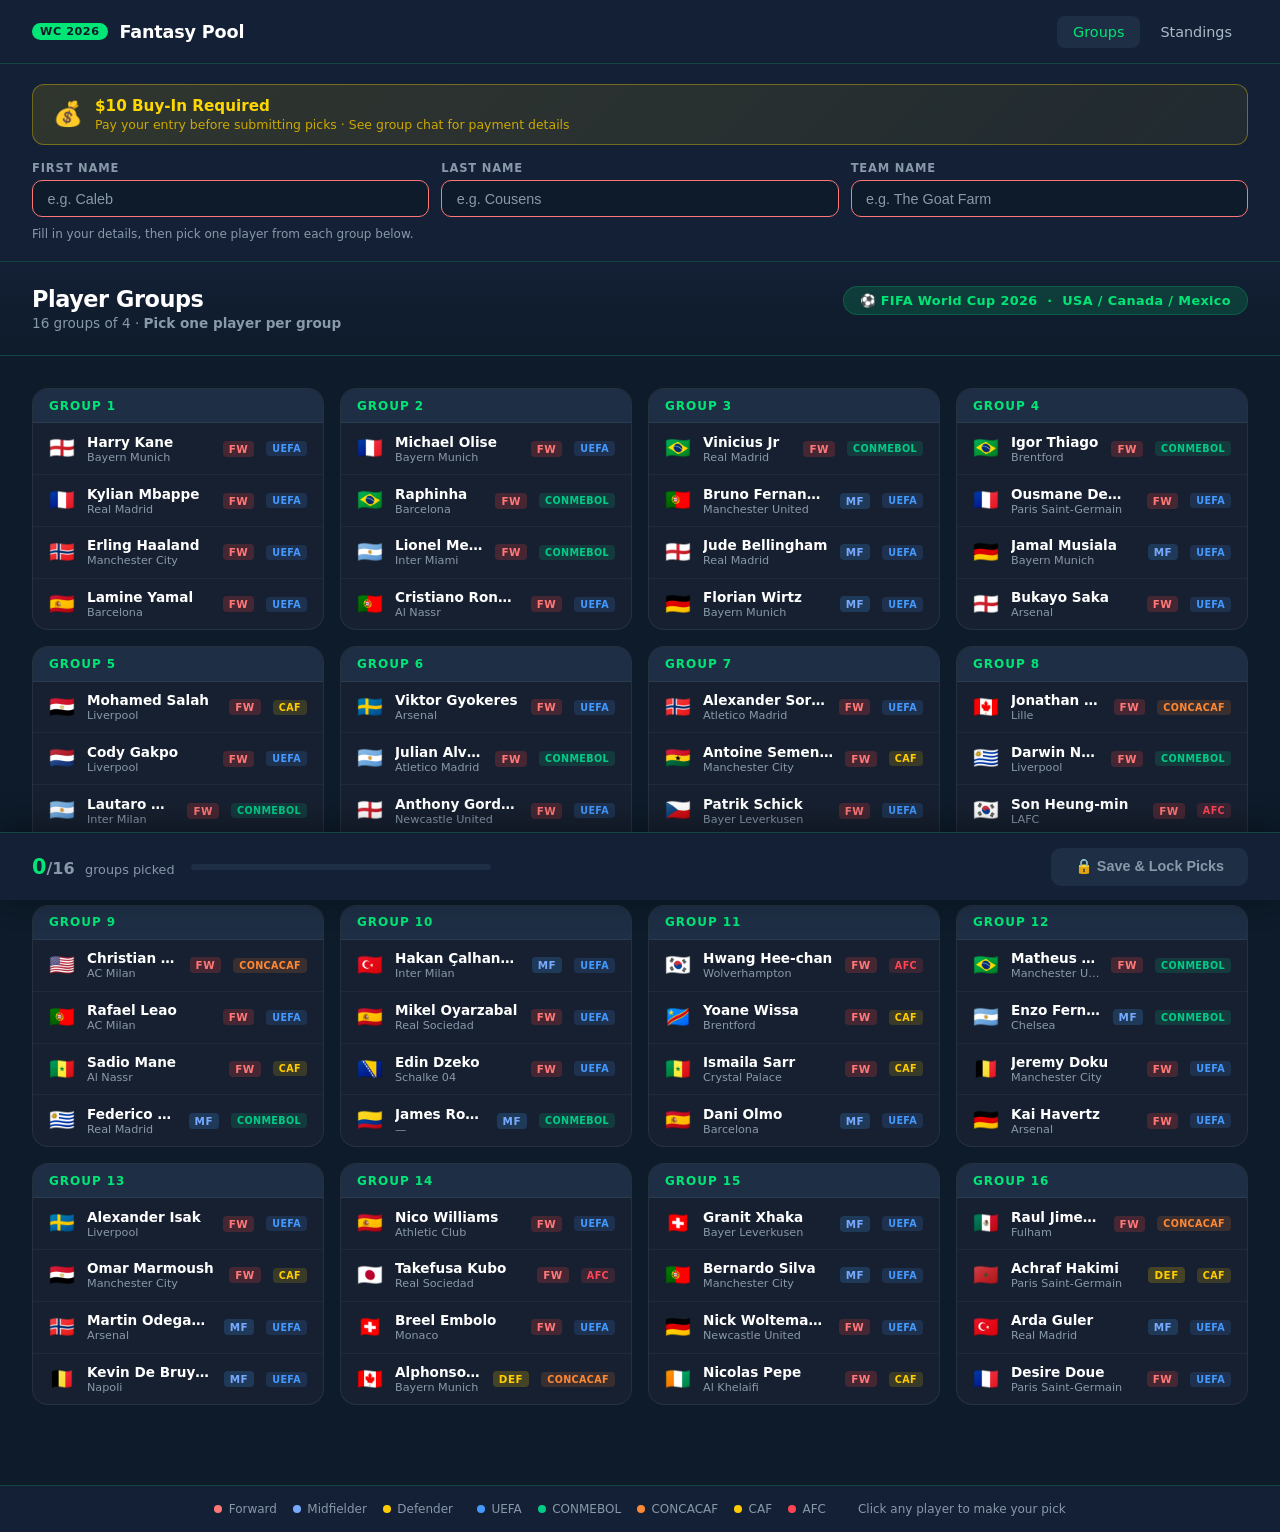
==== commit 243f130b: "Remove 'Teams' link from navigation Removed the 'Teams' link from the navigation." ====
--- a/index.html
+++ b/index.html
@@ -16,7 +16,6 @@
   <div class="nav-links">
     <a href="index.html" class="active">Groups</a>
     <a href="standings.html">Standings</a>
-    <a href="teams.html">Teams</a>
   </div>
 </nav>
 
--- a/style.css
+++ b/style.css
@@ -1142,3 +1142,115 @@
   border-radius: 50%;
   display: inline-block;
 }
+
+/* --- TEAMS PAGE --- */
+.teams-grid {
+  display: grid;
+  grid-template-columns: repeat(auto-fill, minmax(320px, 1fr));
+  gap: 1.25rem;
+  padding: 1.5rem 2rem 4rem;
+  max-width: 1400px;
+  margin: 0 auto;
+}
+
+.team-card {
+  background: var(--navy-card);
+  border: 1px solid rgba(255,255,255,0.07);
+  border-radius: 14px;
+  overflow: hidden;
+  box-shadow: var(--card-shadow);
+}
+
+.team-card-header {
+  display: flex;
+  align-items: center;
+  gap: 0.75rem;
+  padding: 1rem 1.25rem;
+  background: var(--navy-light);
+  border-bottom: 1px solid rgba(255,255,255,0.07);
+}
+
+.team-card-rank {
+  font-size: 1.4rem;
+  min-width: 2rem;
+  text-align: center;
+}
+
+.team-card-info {
+  flex: 1;
+  min-width: 0;
+}
+
+.team-card-team {
+  font-size: 1rem;
+  font-weight: 800;
+  color: var(--white);
+  white-space: nowrap;
+  overflow: hidden;
+  text-overflow: ellipsis;
+}
+
+.team-card-person {
+  font-size: 0.78rem;
+  color: var(--grey);
+  margin-top: 1px;
+}
+
+.team-card-pts {
+  font-size: 1.4rem;
+  font-weight: 800;
+  color: var(--green);
+  text-align: right;
+  flex-shrink: 0;
+}
+
+.team-pts-label {
+  font-size: 0.7rem;
+  color: var(--grey);
+  font-weight: 400;
+  margin-left: 2px;
+}
+
+.team-picks-list {
+  padding: 0.5rem 0;
+}
+
+.team-pick {
+  display: flex;
+  align-items: center;
+  gap: 0.5rem;
+  padding: 0.3rem 1.25rem;
+  font-size: 0.82rem;
+  border-bottom: 1px solid rgba(255,255,255,0.03);
+}
+
+.team-pick:last-child { border-bottom: none; }
+
+.team-pick.scoring { background: rgba(0,230,118,0.04); }
+
+.team-pick-group {
+  font-size: 0.65rem;
+  font-weight: 700;
+  color: var(--green);
+  min-width: 26px;
+}
+
+.team-pick-flag { font-size: 1rem; }
+
+.team-pick-name {
+  flex: 1;
+  color: var(--grey-light);
+}
+
+.team-pick-pts {
+  font-size: 0.72rem;
+  font-weight: 700;
+  color: var(--green);
+  background: rgba(0,230,118,0.12);
+  padding: 1px 6px;
+  border-radius: 4px;
+}
+
+@media (max-width: 600px) {
+  .teams-grid { padding: 1rem 1rem 4rem; grid-template-columns: 1fr; }
+}
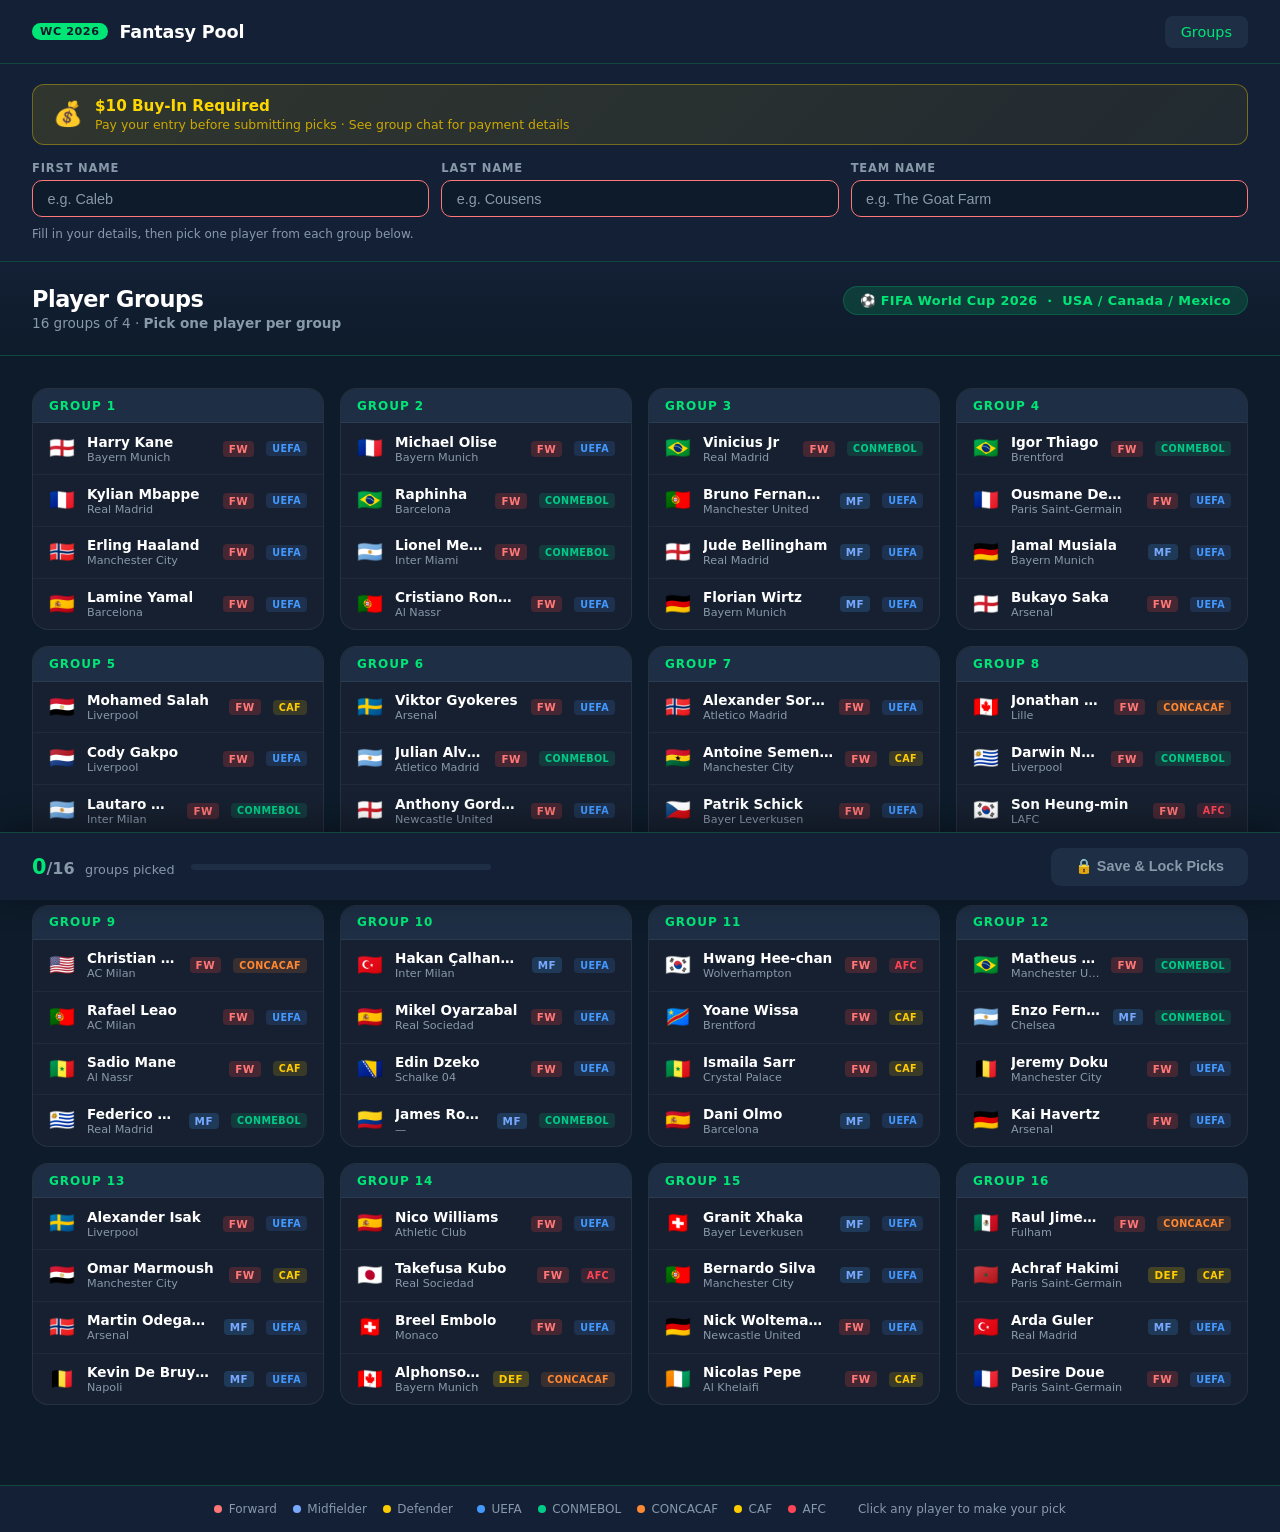
==== commit f5263a43: "Remove Standings link from navigation" ====
--- a/index.html
+++ b/index.html
@@ -15,7 +15,6 @@
   </a>
   <div class="nav-links">
     <a href="index.html" class="active">Groups</a>
-    <a href="standings.html">Standings</a>
   </div>
 </nav>
 
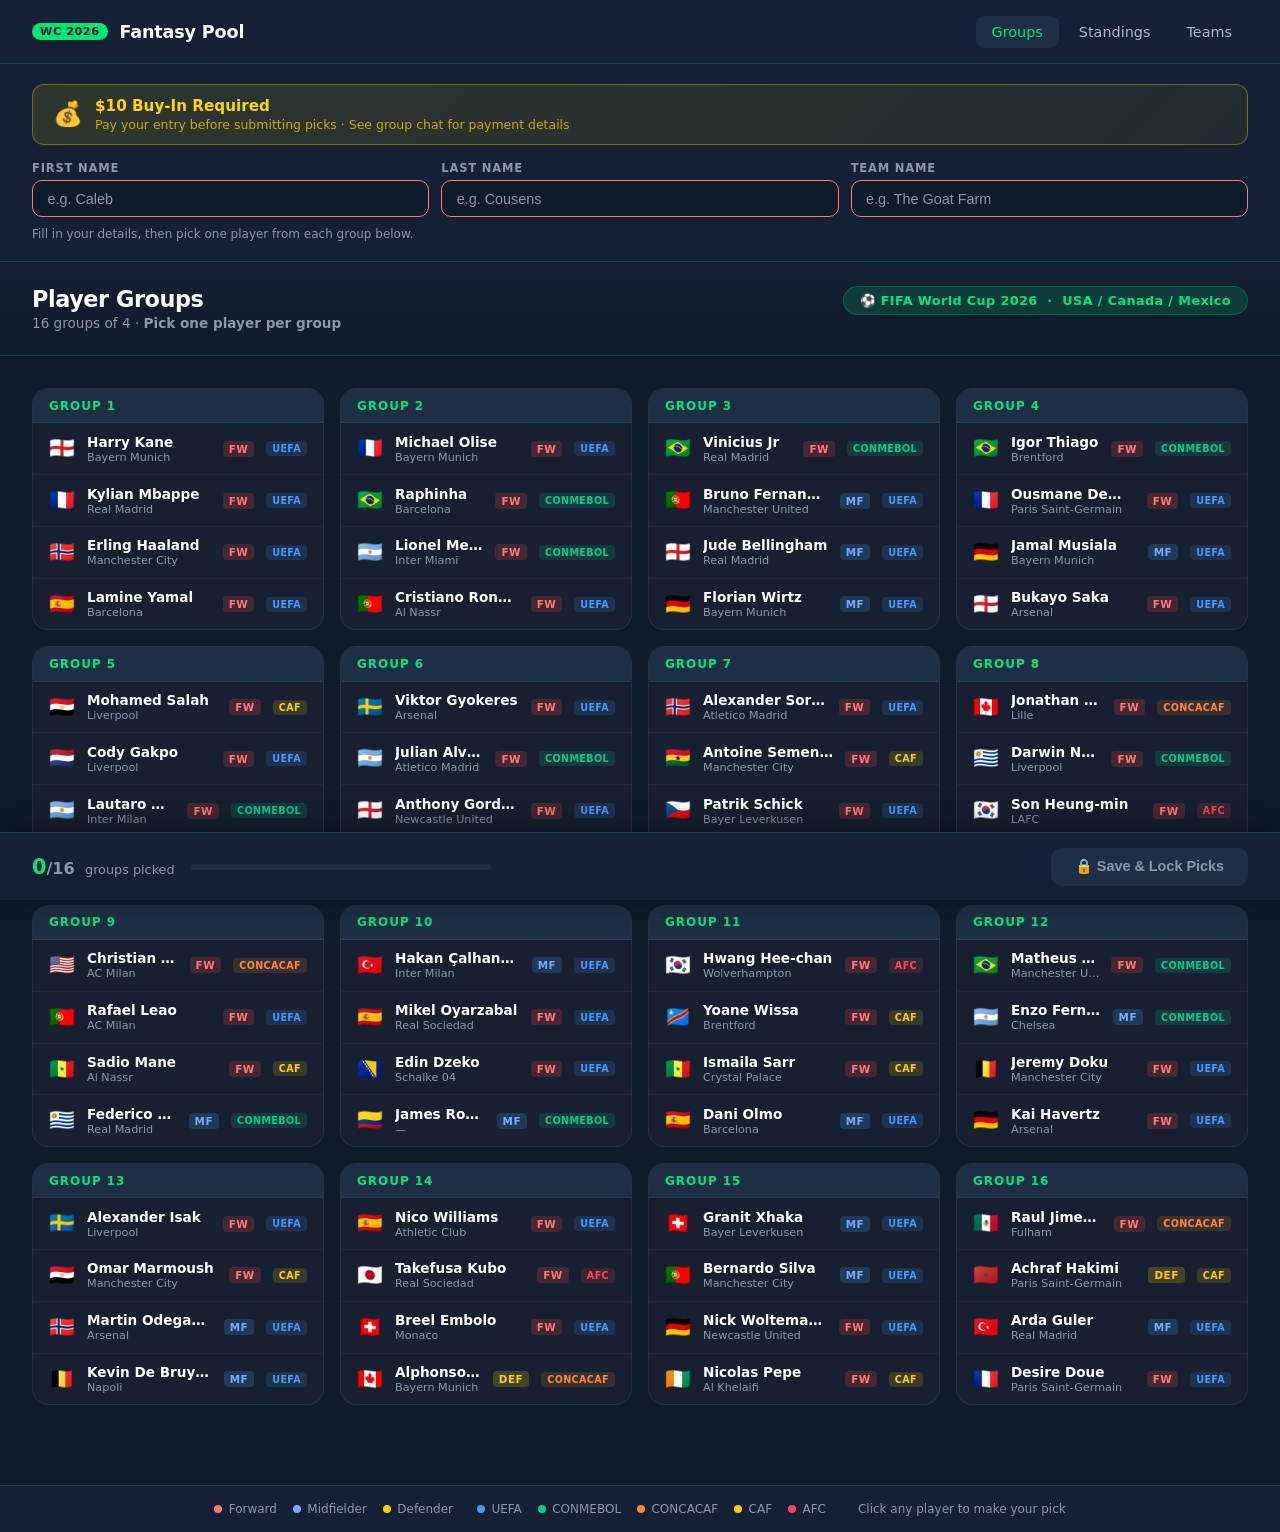
==== commit c3afe9b9: "Add links to Standings and Teams in navigation" ====
--- a/index.html
+++ b/index.html
@@ -15,6 +15,8 @@
   </a>
   <div class="nav-links">
     <a href="index.html" class="active">Groups</a>
+    <a href="standings.html">Standings</a>
+    <a href="teams.html">Teams</a>
   </div>
 </nav>
 
